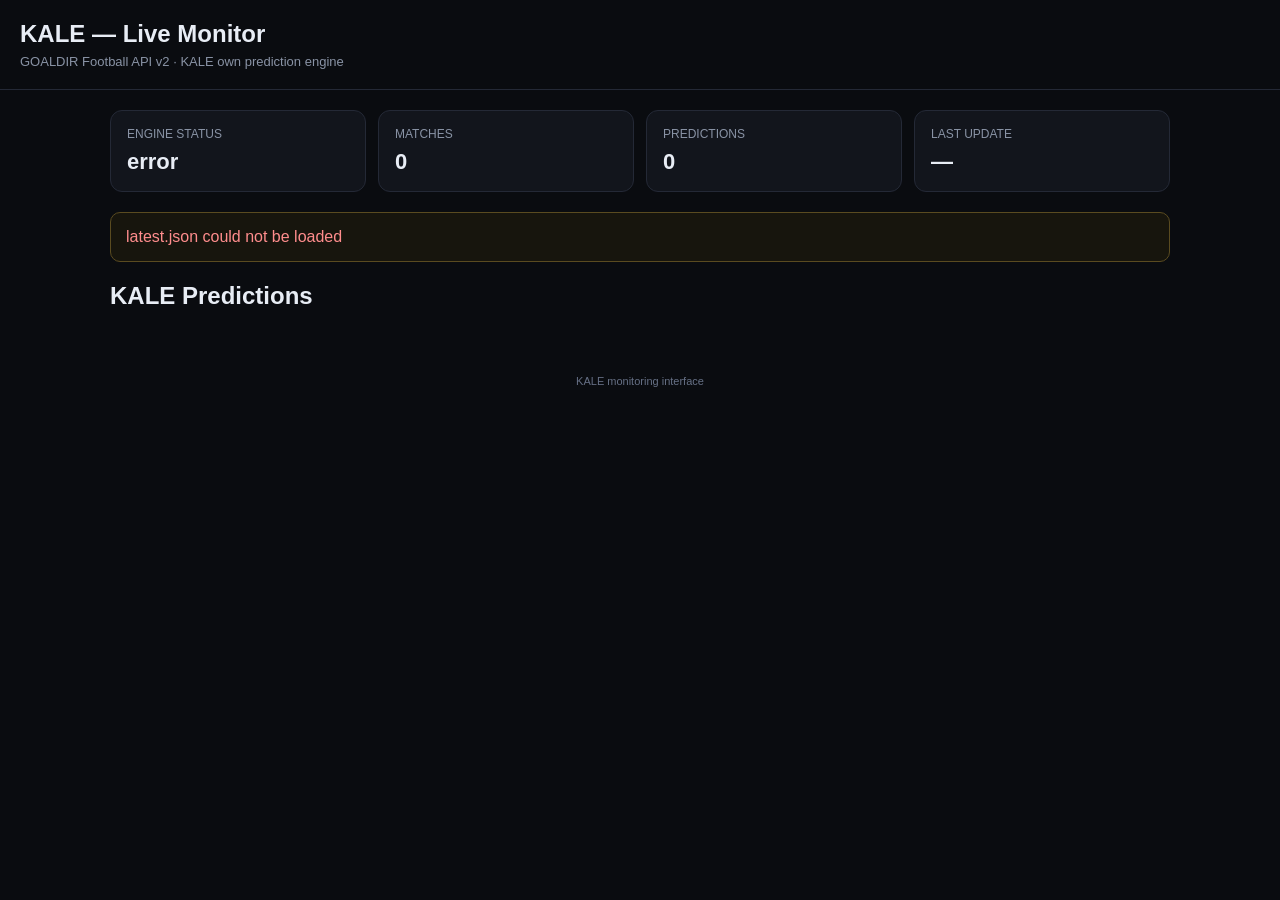
==== docs/index.html @ c908b151 "Add temporary KALE monitor" ====
<!doctype html>
<html lang="en">
<head>
  <meta charset="utf-8">
  <meta name="viewport" content="width=device-width,initial-scale=1">
  <title>KALE — Live Monitor</title>

  <style>
    * {
      box-sizing: border-box;
    }

    body {
      margin: 0;
      background: #0a0c10;
      color: #e8edf5;
      font-family: Arial, sans-serif;
    }

    header {
      padding: 20px;
      border-bottom: 1px solid #242936;
    }

    h1 {
      margin: 0 0 6px;
      font-size: 24px;
    }

    .sub {
      color: #8993a5;
      font-size: 13px;
    }

    main {
      max-width: 1100px;
      margin: auto;
      padding: 20px;
    }

    .grid {
      display: grid;
      grid-template-columns:
        repeat(auto-fit,minmax(180px,1fr));
      gap: 12px;
      margin-bottom: 20px;
    }

    .card {
      background: #12151c;
      border: 1px solid #242936;
      border-radius: 12px;
      padding: 16px;
    }

    .label {
      color: #8993a5;
      font-size: 12px;
      margin-bottom: 8px;
    }

    .value {
      font-size: 22px;
      font-weight: bold;
    }

    #matches {
      display: grid;
      gap: 12px;
    }

    .match {
      background: #12151c;
      border: 1px solid #242936;
      border-radius: 12px;
      padding: 16px;
    }

    .teams {
      font-size: 18px;
      font-weight: bold;
      margin-bottom: 10px;
    }

    .meta {
      color: #8993a5;
      font-size: 12px;
      margin-bottom: 12px;
    }

    .prediction {
      border-top: 1px solid #242936;
      padding-top: 12px;
      line-height: 1.7;
    }

    .warning {
      padding: 15px;
      border: 1px solid #5a4b20;
      background: #17150d;
      border-radius: 10px;
      color: #d9c67a;
    }

    .error {
      color: #ff8d8d;
    }

    footer {
      padding: 25px 20px;
      color: #667085;
      font-size: 11px;
      text-align: center;
    }
  </style>
</head>

<body>

<header>
  <h1>KALE — Live Monitor</h1>
  <div class="sub">
    GOALDIR Football API v2 · KALE own prediction engine
  </div>
</header>

<main>

  <div class="grid">

    <div class="card">
      <div class="label">ENGINE STATUS</div>
      <div class="value" id="status">—</div>
    </div>

    <div class="card">
      <div class="label">MATCHES</div>
      <div class="value" id="matchCount">0</div>
    </div>

    <div class="card">
      <div class="label">PREDICTIONS</div>
      <div class="value" id="predictionCount">0</div>
    </div>

    <div class="card">
      <div class="label">LAST UPDATE</div>
      <div class="value" id="updated">—</div>
    </div>

  </div>

  <div id="message"></div>

  <h2>KALE Predictions</h2>

  <div id="matches"></div>

</main>

<footer>
  KALE monitoring interface
</footer>

<script>
async function loadData() {

  const status = document.getElementById("status");
  const matchCount = document.getElementById("matchCount");
  const predictionCount =
    document.getElementById("predictionCount");

  const updated = document.getElementById("updated");
  const matches = document.getElementById("matches");
  const message = document.getElementById("message");

  try {

    const response =
      await fetch("./data/latest.json?t=" + Date.now());

    if (!response.ok) {
      throw new Error("latest.json could not be loaded");
    }

    const data = await response.json();

    status.textContent =
      data.status || "unknown";

    const list =
      Array.isArray(data.matches)
        ? data.matches
        : [];

    const predictions =
      Array.isArray(data.predictions)
        ? data.predictions
        : [];

    matchCount.textContent =
      list.length;

    predictionCount.textContent =
      predictions.length;

    updated.textContent =
      data.generated_at
        ? new Date(data.generated_at).toLocaleString()
        : "—";

    message.innerHTML = "";

    if (data.message) {
      message.innerHTML =
        '<div class="warning">' +
        escapeHtml(data.message) +
        '</div>';
    }

    matches.innerHTML = "";

    if (!list.length) {

      matches.innerHTML =
        '<div class="warning">' +
        'No verified KALE prediction data available yet.' +
        '</div>';

      return;
    }

    list.forEach(function(match) {

      const home =
        match.home || match.home_team || "—";

      const away =
        match.away || match.away_team || "—";

      const league =
        match.league || "—";

      const kickoff =
        match.kickoff || match.date || "—";

      const prediction =
        match.prediction || {};

      const card =
        document.createElement("div");

      card.className = "match";

      card.innerHTML = `
        <div class="teams">
          ${escapeHtml(home)}
          vs
          ${escapeHtml(away)}
        </div>

        <div class="meta">
          ${escapeHtml(league)}
          ·
          ${escapeHtml(kickoff)}
        </div>

        <div class="prediction">

          <div>
            <strong>Most likely score:</strong>
            ${escapeHtml(
              prediction.most_likely_score ||
              match.most_likely ||
              "—"
            )}
          </div>

          <div>
            <strong>Home probability:</strong>
            ${formatPercent(
              prediction.home_probability ??
              match.home_probability
            )}
          </div>

          <div>
            <strong>Draw probability:</strong>
            ${formatPercent(
              prediction.draw_probability ??
              match.draw_probability
            )}
          </div>

          <div>
            <strong>Away probability:</strong>
            ${formatPercent(
              prediction.away_probability ??
              match.away_probability
            )}
          </div>

        </div>
      `;

      matches.appendChild(card);

    });

  } catch (error) {

    status.textContent = "error";

    message.innerHTML =
      '<div class="warning error">' +
      escapeHtml(error.message) +
      '</div>';
  }
}

function formatPercent(value) {

  const n = Number(value);

  if (!Number.isFinite(n)) {
    return "—";
  }

  return (n * 100).toFixed(1) + "%";
}

function escapeHtml(value) {

  return String(value)
    .replaceAll("&", "&amp;")
    .replaceAll("<", "&lt;")
    .replaceAll(">", "&gt;")
    .replaceAll('"', "&quot;")
    .replaceAll("'", "&#039;");
}

loadData();

// Refresh the screen every 30 seconds.
setInterval(loadData, 30000);
</script>

</body>
</html>
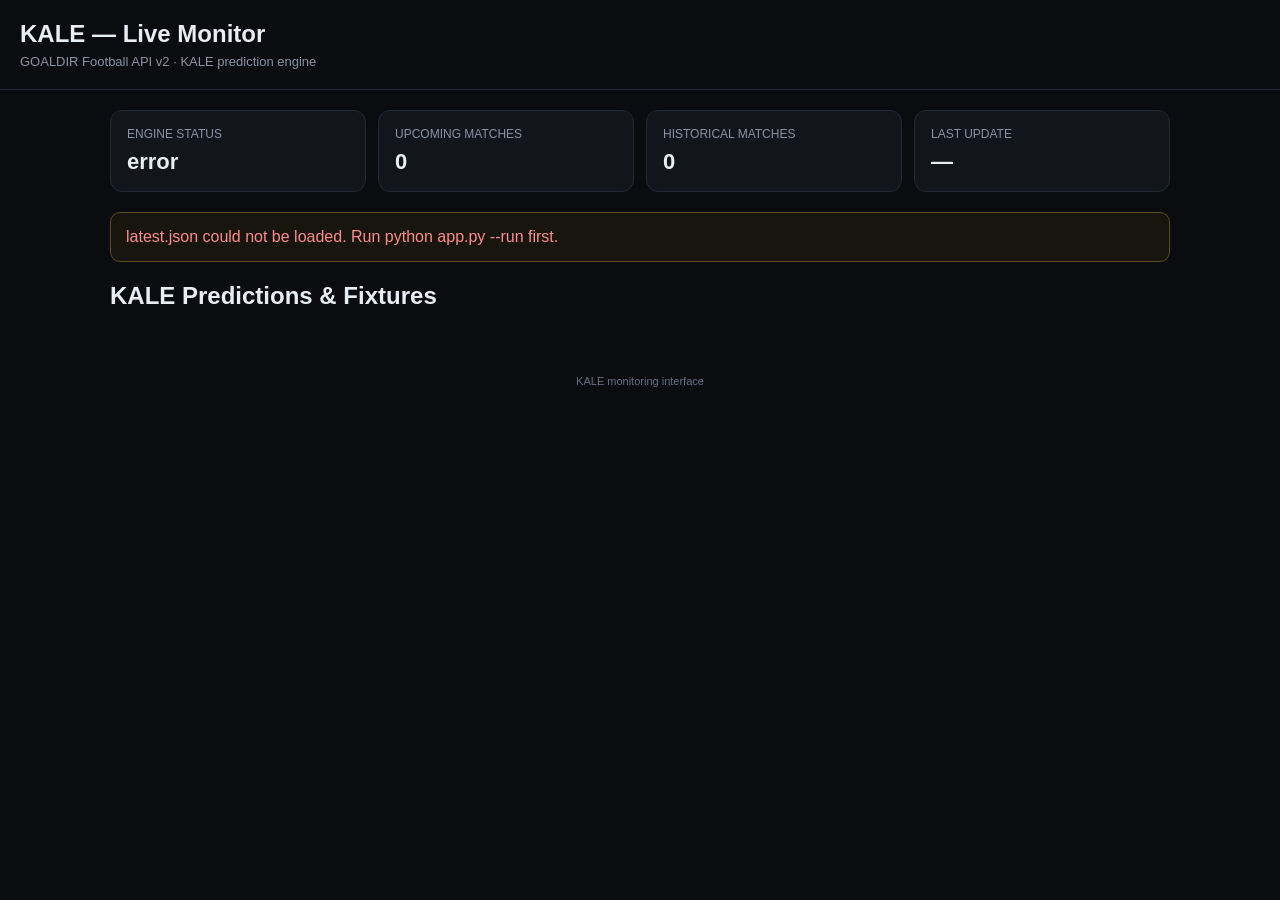
==== commit 3f6df123: "Refactor HTML and JavaScript for clarity and updates" ====
--- a/docs/index.html
+++ b/docs/index.html
@@ -6,94 +6,44 @@
   <title>KALE — Live Monitor</title>
 
   <style>
-    * {
-      box-sizing: border-box;
-    }
-
+    * { box-sizing: border-box; }
     body {
       margin: 0;
       background: #0a0c10;
       color: #e8edf5;
       font-family: Arial, sans-serif;
     }
-
     header {
       padding: 20px;
       border-bottom: 1px solid #242936;
     }
-
-    h1 {
-      margin: 0 0 6px;
-      font-size: 24px;
-    }
-
-    .sub {
-      color: #8993a5;
-      font-size: 13px;
-    }
-
-    main {
-      max-width: 1100px;
-      margin: auto;
-      padding: 20px;
-    }
-
+    h1 { margin: 0 0 6px; font-size: 24px; }
+    .sub { color: #8993a5; font-size: 13px; }
+    main { max-width: 1100px; margin: auto; padding: 20px; }
     .grid {
       display: grid;
-      grid-template-columns:
-        repeat(auto-fit,minmax(180px,1fr));
+      grid-template-columns: repeat(auto-fit, minmax(180px, 1fr));
       gap: 12px;
       margin-bottom: 20px;
     }
-
     .card {
       background: #12151c;
       border: 1px solid #242936;
       border-radius: 12px;
       padding: 16px;
     }
-
-    .label {
-      color: #8993a5;
-      font-size: 12px;
-      margin-bottom: 8px;
-    }
-
-    .value {
-      font-size: 22px;
-      font-weight: bold;
-    }
-
-    #matches {
-      display: grid;
-      gap: 12px;
-    }
-
+    .label { color: #8993a5; font-size: 12px; margin-bottom: 8px; }
+    .value { font-size: 22px; font-weight: bold; }
+    #matches { display: grid; gap: 12px; }
     .match {
       background: #12151c;
       border: 1px solid #242936;
       border-radius: 12px;
       padding: 16px;
     }
-
-    .teams {
-      font-size: 18px;
-      font-weight: bold;
-      margin-bottom: 10px;
-    }
-
-    .meta {
-      color: #8993a5;
-      font-size: 12px;
-      margin-bottom: 12px;
-    }
-
-    .prediction {
-      border-top: 1px solid #242936;
-      padding-top: 12px;
-      line-height: 1.7;
-    }
-
+    .teams { font-size: 18px; font-weight: bold; margin-bottom: 10px; }
+    .meta { color: #8993a5; font-size: 12px; margin-bottom: 12px; }
+    .prediction { border-top: 1px solid #242936; padding-top: 12px; line-height: 1.7; }
     .warning {
       padding: 15px;
       border: 1px solid #5a4b20;
@@ -101,17 +51,8 @@
       border-radius: 10px;
       color: #d9c67a;
     }
-
-    .error {
-      color: #ff8d8d;
-    }
-
-    footer {
-      padding: 25px 20px;
-      color: #667085;
-      font-size: 11px;
-      text-align: center;
-    }
+    .error { color: #ff8d8d; }
+    footer { padding: 25px 20px; color: #667085; font-size: 11px; text-align: center; }
   </style>
 </head>
 
@@ -120,39 +61,34 @@
 <header>
   <h1>KALE — Live Monitor</h1>
   <div class="sub">
-    GOALDIR Football API v2 · KALE own prediction engine
+    GOALDIR Football API v2 · KALE prediction engine
   </div>
 </header>
 
 <main>
 
   <div class="grid">
-
     <div class="card">
       <div class="label">ENGINE STATUS</div>
-      <div class="value" id="status">—</div>
-    </div>
-
-    <div class="card">
-      <div class="label">MATCHES</div>
+      <div class="value" id="status">Online</div>
+    </div>
+    <div class="card">
+      <div class="label">UPCOMING MATCHES</div>
       <div class="value" id="matchCount">0</div>
     </div>
-
-    <div class="card">
-      <div class="label">PREDICTIONS</div>
-      <div class="value" id="predictionCount">0</div>
-    </div>
-
+    <div class="card">
+      <div class="label">HISTORICAL MATCHES</div>
+      <div class="value" id="historyCount">0</div>
+    </div>
     <div class="card">
       <div class="label">LAST UPDATE</div>
       <div class="value" id="updated">—</div>
     </div>
-
   </div>
 
   <div id="message"></div>
 
-  <h2>KALE Predictions</h2>
+  <h2>KALE Predictions & Fixtures</h2>
 
   <div id="matches"></div>
 
@@ -164,174 +100,107 @@
 
 <script>
 async function loadData() {
-
   const status = document.getElementById("status");
   const matchCount = document.getElementById("matchCount");
-  const predictionCount =
-    document.getElementById("predictionCount");
-
+  const historyCount = document.getElementById("historyCount");
   const updated = document.getElementById("updated");
   const matches = document.getElementById("matches");
   const message = document.getElementById("message");
 
   try {
-
-    const response =
-      await fetch("./data/latest.json?t=" + Date.now());
+    // Flask sunucusu üzerinden veya statik dosya olarak çağırın
+    const response = await fetch("./data/latest.json?t=" + Date.now());
 
     if (!response.ok) {
-      throw new Error("latest.json could not be loaded");
+      throw new Error("latest.json could not be loaded. Run python app.py --run first.");
     }
 
     const data = await response.json();
 
-    status.textContent =
-      data.status || "unknown";
-
-    const list =
-      Array.isArray(data.matches)
-        ? data.matches
-        : [];
-
-    const predictions =
-      Array.isArray(data.predictions)
-        ? data.predictions
-        : [];
-
-    matchCount.textContent =
-      list.length;
-
-    predictionCount.textContent =
-      predictions.length;
-
-    updated.textContent =
-      data.generated_at
-        ? new Date(data.generated_at).toLocaleString()
-        : "—";
+    status.textContent = data.prediction_engine ? "Active (" + data.prediction_engine + ")" : "Running";
+
+    // Backend'den gelen doğru anahtar: "fixtures"
+    const list = Array.isArray(data.fixtures) ? data.fixtures : [];
+
+    matchCount.textContent = list.length;
+    historyCount.textContent = data.historical_matches || 0;
+
+    updated.textContent = data.generated_at
+      ? new Date(data.generated_at).toLocaleString()
+      : "—";
 
     message.innerHTML = "";
-
-    if (data.message) {
-      message.innerHTML =
-        '<div class="warning">' +
-        escapeHtml(data.message) +
-        '</div>';
-    }
-
     matches.innerHTML = "";
 
     if (!list.length) {
-
-      matches.innerHTML =
-        '<div class="warning">' +
-        'No verified KALE prediction data available yet.' +
-        '</div>';
-
+      matches.innerHTML = '<div class="warning">No verified KALE prediction data available yet.</div>';
       return;
     }
 
     list.forEach(function(match) {
-
-      const home =
-        match.home || match.home_team || "—";
-
-      const away =
-        match.away || match.away_team || "—";
-
-      const league =
-        match.league || "—";
-
-      const kickoff =
-        match.kickoff || match.date || "—";
-
-      const prediction =
-        match.prediction || {};
-
-      const card =
-        document.createElement("div");
-
+      const home = match.home || "—";
+      const away = match.away || "—";
+      const league = match.league_name || match.league || "—";
+      const kickoff = match.date || "—";
+      const prediction = match.prediction || {};
+      const probs = prediction.probabilities || {};
+
+      const card = document.createElement("div");
       card.className = "match";
+
+      let predHtml = "";
+      if (!prediction.available) {
+        escapeHtml(prediction.reason || "insufficient evidence")
+        predHtml = `<div class="error">Prediction withheld: ${escapeHtml(prediction.reason || "insufficient evidence")}</div>`;
+      } else {
+        predHtml = `
+          <div>
+            <strong>Most likely score:</strong> ${escapeHtml(prediction.most_likely || "—")}
+          </div>
+          <div>
+            <strong>Home probability:</strong> ${formatPercent(probs.home)}
+          </div>
+          <div>
+            <strong>Draw probability:</strong> ${formatPercent(probs.draw)}
+          </div>
+          <div>
+            <strong>Away probability:</strong> ${formatPercent(probs.away)}
+          </div>
+          <div>
+            <strong>Model Confidence:</strong> ${formatPercent(prediction.confidence)}
+          </div>
+        `;
+      }
 
       card.innerHTML = `
         <div class="teams">
-          ${escapeHtml(home)}
-          vs
-          ${escapeHtml(away)}
+          ${escapeHtml(home)} vs ${escapeHtml(away)}
         </div>
-
         <div class="meta">
-          ${escapeHtml(league)}
-          ·
-          ${escapeHtml(kickoff)}
+          ${escapeHtml(league)} · ${escapeHtml(kickoff)}
         </div>
-
         <div class="prediction">
-
-          <div>
-            <strong>Most likely score:</strong>
-            ${escapeHtml(
-              prediction.most_likely_score ||
-              match.most_likely ||
-              "—"
-            )}
-          </div>
-
-          <div>
-            <strong>Home probability:</strong>
-            ${formatPercent(
-              prediction.home_probability ??
-              match.home_probability
-            )}
-          </div>
-
-          <div>
-            <strong>Draw probability:</strong>
-            ${formatPercent(
-              prediction.draw_probability ??
-              match.draw_probability
-            )}
-          </div>
-
-          <div>
-            <strong>Away probability:</strong>
-            ${formatPercent(
-              prediction.away_probability ??
-              match.away_probability
-            )}
-          </div>
-
+          ${predHtml}
         </div>
       `;
 
       matches.appendChild(card);
-
     });
 
   } catch (error) {
-
     status.textContent = "error";
-
-    message.innerHTML =
-      '<div class="warning error">' +
-      escapeHtml(error.message) +
-      '</div>';
+    message.innerHTML = '<div class="warning error">' + escapeHtml(error.message) + '</div>';
   }
 }
 
 function formatPercent(value) {
-
   const n = Number(value);
-
-  if (!Number.isFinite(n)) {
-    return "—";
-  }
-
+  if (!Number.isFinite(n)) { return "—"; }
   return (n * 100).toFixed(1) + "%";
 }
 
 function escapeHtml(value) {
-
-  return String(value)
+  return String(value ?? "")
     .replaceAll("&", "&amp;")
     .replaceAll("<", "&lt;")
     .replaceAll(">", "&gt;")
@@ -340,8 +209,6 @@
 }
 
 loadData();
-
-// Refresh the screen every 30 seconds.
 setInterval(loadData, 30000);
 </script>
 
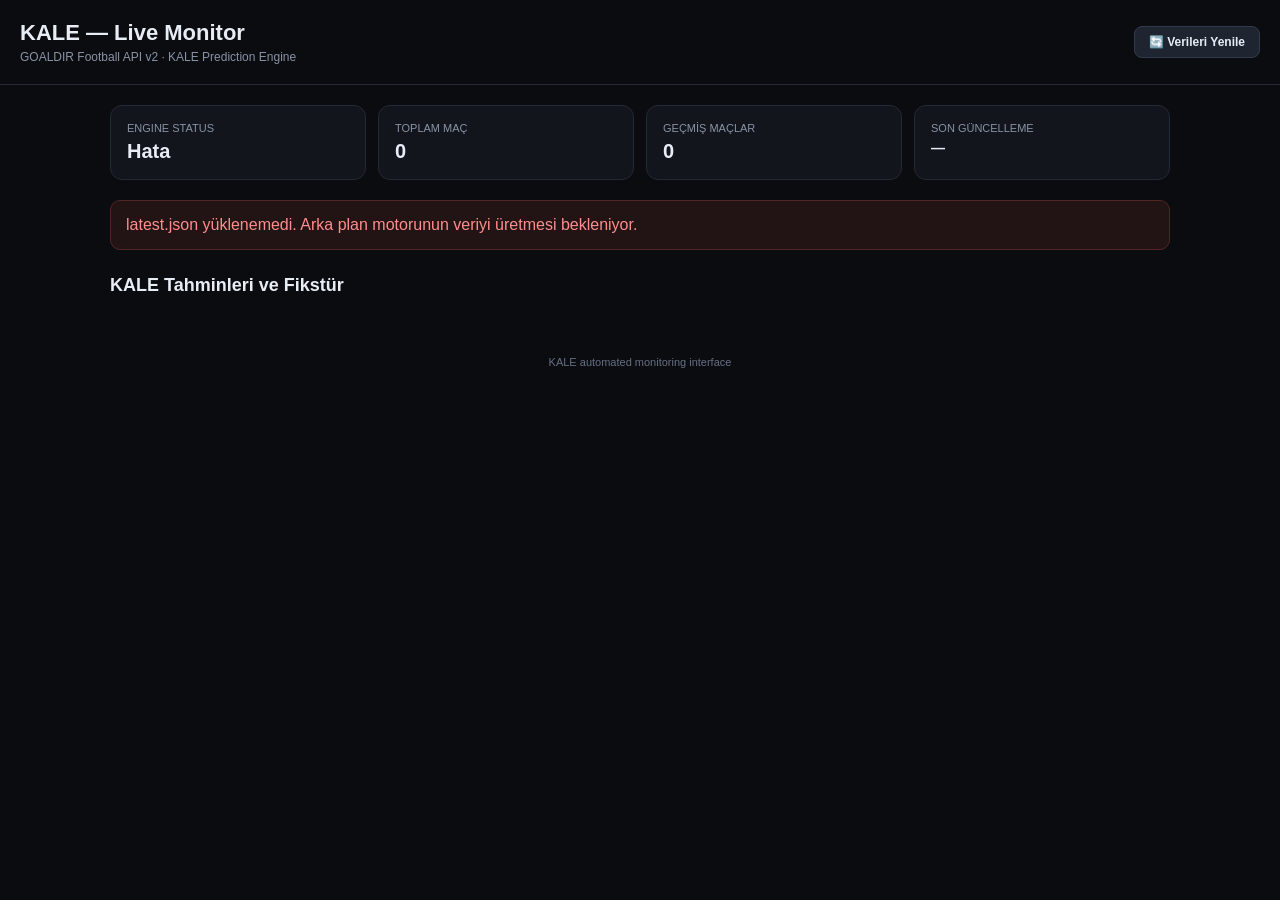
==== commit e7d0503f: "Enhance layout and styles in index.html Updated styles and content in index.html for better layout a" ====
--- a/docs/index.html
+++ b/docs/index.html
@@ -16,9 +16,33 @@
     header {
       padding: 20px;
       border-bottom: 1px solid #242936;
-    }
-    h1 { margin: 0 0 6px; font-size: 24px; }
-    .sub { color: #8993a5; font-size: 13px; }
+      display: flex;
+      justify-content: space-between;
+      align-items: center;
+      flex-wrap: wrap;
+      gap: 10px;
+    }
+    h1 { margin: 0 0 4px; font-size: 22px; }
+    .sub { color: #8993a5; font-size: 12px; }
+    .header-actions {
+      display: flex;
+      align-items: center;
+      gap: 10px;
+    }
+    .btn-refresh {
+      background: #1e2530;
+      color: #e8edf5;
+      border: 1px solid #323b4d;
+      padding: 8px 14px;
+      border-radius: 8px;
+      cursor: pointer;
+      font-size: 12px;
+      font-weight: bold;
+      transition: background 0.2s;
+    }
+    .btn-refresh:hover {
+      background: #2b3546;
+    }
     main { max-width: 1100px; margin: auto; padding: 20px; }
     .grid {
       display: grid;
@@ -32,8 +56,8 @@
       border-radius: 12px;
       padding: 16px;
     }
-    .label { color: #8993a5; font-size: 12px; margin-bottom: 8px; }
-    .value { font-size: 22px; font-weight: bold; }
+    .label { color: #8993a5; font-size: 11px; margin-bottom: 6px; text-transform: uppercase; }
+    .value { font-size: 20px; font-weight: bold; }
     #matches { display: grid; gap: 12px; }
     .match {
       background: #12151c;
@@ -41,9 +65,19 @@
       border-radius: 12px;
       padding: 16px;
     }
-    .teams { font-size: 18px; font-weight: bold; margin-bottom: 10px; }
+    .teams { font-size: 18px; font-weight: bold; margin-bottom: 6px; }
     .meta { color: #8993a5; font-size: 12px; margin-bottom: 12px; }
-    .prediction { border-top: 1px solid #242936; padding-top: 12px; line-height: 1.7; }
+    .prediction { border-top: 1px solid #242936; padding-top: 12px; line-height: 1.6; font-size: 14px; }
+    .recommendation {
+      background: #17211b;
+      border: 1px solid #234230;
+      color: #7ee787;
+      padding: 10px 12px;
+      border-radius: 8px;
+      font-weight: bold;
+      margin-bottom: 10px;
+      font-size: 13px;
+    }
     .warning {
       padding: 15px;
       border: 1px solid #5a4b20;
@@ -51,7 +85,7 @@
       border-radius: 10px;
       color: #d9c67a;
     }
-    .error { color: #ff8d8d; }
+    .error { color: #ff8d8d; background: #221414; border-color: #522525; }
     footer { padding: 25px 20px; color: #667085; font-size: 11px; text-align: center; }
   </style>
 </head>
@@ -59,9 +93,12 @@
 <body>
 
 <header>
-  <h1>KALE — Live Monitor</h1>
-  <div class="sub">
-    GOALDIR Football API v2 · KALE prediction engine
+  <div>
+    <h1>KALE — Live Monitor</h1>
+    <div class="sub">GOALDIR Football API v2 · KALE Prediction Engine</div>
+  </div>
+  <div class="header-actions">
+    <button class="btn-refresh" onclick="loadData()">🔄 Verileri Yenile</button>
   </div>
 </header>
 
@@ -70,32 +107,32 @@
   <div class="grid">
     <div class="card">
       <div class="label">ENGINE STATUS</div>
-      <div class="value" id="status">Online</div>
-    </div>
-    <div class="card">
-      <div class="label">UPCOMING MATCHES</div>
+      <div class="value" id="status">Bağlanıyor...</div>
+    </div>
+    <div class="card">
+      <div class="label">TOPLAM MAÇ</div>
       <div class="value" id="matchCount">0</div>
     </div>
     <div class="card">
-      <div class="label">HISTORICAL MATCHES</div>
+      <div class="label">GEÇMİŞ MAÇLAR</div>
       <div class="value" id="historyCount">0</div>
     </div>
     <div class="card">
-      <div class="label">LAST UPDATE</div>
-      <div class="value" id="updated">—</div>
+      <div class="label">SON GÜNCELLEME</div>
+      <div class="value" id="updated" style="font-size: 14px; margin-top: 4px;">—</div>
     </div>
   </div>
 
   <div id="message"></div>
 
-  <h2>KALE Predictions & Fixtures</h2>
+  <h2 style="font-size: 18px; margin-top: 25px;">KALE Tahminleri ve Fikstür</h2>
 
   <div id="matches"></div>
 
 </main>
 
 <footer>
-  KALE monitoring interface
+  KALE automated monitoring interface
 </footer>
 
 <script>
@@ -107,41 +144,41 @@
   const matches = document.getElementById("matches");
   const message = document.getElementById("message");
 
+  status.textContent = "Güncelleniyor...";
+
   try {
-    // Flask sunucusu üzerinden veya statik dosya olarak çağırın
     const response = await fetch("./data/latest.json?t=" + Date.now());
 
     if (!response.ok) {
-      throw new Error("latest.json could not be loaded. Run python app.py --run first.");
+      throw new Error("latest.json yüklenemedi. Arka plan motorunun veriyi üretmesi bekleniyor.");
     }
 
     const data = await response.json();
 
-    status.textContent = data.prediction_engine ? "Active (" + data.prediction_engine + ")" : "Running";
-
-    // Backend'den gelen doğru anahtar: "fixtures"
-    const list = Array.isArray(data.fixtures) ? data.fixtures : [];
+    status.textContent = data.prediction_engine ? "Aktif (" + data.prediction_engine + ")" : "Çalışıyor";
+
+    const list = Array.isArray(data.fixtures) ? data.fixtures : (Array.isArray(data.matches) ? data.matches : []);
 
     matchCount.textContent = list.length;
     historyCount.textContent = data.historical_matches || 0;
 
     updated.textContent = data.generated_at
-      ? new Date(data.generated_at).toLocaleString()
+      ? new Date(data.generated_at).toLocaleTimeString()
       : "—";
 
     message.innerHTML = "";
     matches.innerHTML = "";
 
     if (!list.length) {
-      matches.innerHTML = '<div class="warning">No verified KALE prediction data available yet.</div>';
+      matches.innerHTML = '<div class="warning">Henüz doğrulanmış bir KALE tahmin verisi bulunamadı veya liste boş.</div>';
       return;
     }
 
     list.forEach(function(match) {
-      const home = match.home || "—";
-      const away = match.away || "—";
+      const home = match.home || match.home_team || "—";
+      const away = match.away || match.away_team || "—";
       const league = match.league_name || match.league || "—";
-      const kickoff = match.date || "—";
+      const kickoff = match.date || match.kickoff || "—";
       const prediction = match.prediction || {};
       const probs = prediction.probabilities || {};
 
@@ -149,25 +186,42 @@
       card.className = "match";
 
       let predHtml = "";
-      if (!prediction.available) {
-        escapeHtml(prediction.reason || "insufficient evidence")
-        predHtml = `<div class="error">Prediction withheld: ${escapeHtml(prediction.reason || "insufficient evidence")}</div>`;
+      if (prediction.available === false) {
+        predHtml = `<div class="error" style="padding: 10px; border-radius: 6px;">Tahmin oluşturulamadı: ${escapeHtml(prediction.reason || "Yetersiz veri")}</div>`;
       } else {
+        // Hangi tarafın kazanma ihtimali yüksek bulalım (Tavsiye üretelim)
+        let recommendationText = "Analiz ediliyor...";
+        const hProb = Number(probs.home) || Number(match.home_probability) || 0;
+        const dProb = Number(probs.draw) || Number(match.draw_probability) || 0;
+        const aProb = Number(probs.away) || Number(match.away_probability) || 0;
+
+        if (hProb > 0 || dProb > 0 || aProb > 0) {
+          const maxP = Math.max(hProb, dProb, aProb);
+          if (maxP === hProb) recommendationText = `🏆 KALE Tavsiyesi: ${home} Kazanır (MS 1)`;
+          else if (maxP === aProb) recommendationText = `🏆 KALE Tavsiyesi: ${away} Kazanır (MS 2)`;
+          else recommendationText = `🏆 KALE Tavsiyesi: Beraberlik (MS X)`;
+        } else if (prediction.most_likely) {
+          recommendationText = `🏆 En Muhtemel Skor: ${prediction.most_likely}`;
+        }
+
         predHtml = `
-          <div>
-            <strong>Most likely score:</strong> ${escapeHtml(prediction.most_likely || "—")}
-          </div>
-          <div>
-            <strong>Home probability:</strong> ${formatPercent(probs.home)}
-          </div>
-          <div>
-            <strong>Draw probability:</strong> ${formatPercent(probs.draw)}
-          </div>
-          <div>
-            <strong>Away probability:</strong> ${formatPercent(probs.away)}
-          </div>
-          <div>
-            <strong>Model Confidence:</strong> ${formatPercent(prediction.confidence)}
+          <div class="recommendation">
+            ${recommendationText}
+          </div>
+          <div>
+            <strong>En Muhtemel Skor:</strong> ${escapeHtml(prediction.most_likely || match.most_likely || "—")}
+          </div>
+          <div>
+            <strong>Ev Sahibi Kazanma:</strong> ${formatPercent(hProb)}
+          </div>
+          <div>
+            <strong>Beraberlik:</strong> ${formatPercent(dProb)}
+          </div>
+          <div>
+            <strong>Deplasman Kazanma:</strong> ${formatPercent(aProb)}
+          </div>
+          <div>
+            <strong>Model Güveni:</strong> ${formatPercent(prediction.confidence)}
           </div>
         `;
       }
@@ -188,7 +242,7 @@
     });
 
   } catch (error) {
-    status.textContent = "error";
+    status.textContent = "Hata";
     message.innerHTML = '<div class="warning error">' + escapeHtml(error.message) + '</div>';
   }
 }
@@ -196,7 +250,9 @@
 function formatPercent(value) {
   const n = Number(value);
   if (!Number.isFinite(n)) { return "—"; }
-  return (n * 100).toFixed(1) + "%";
+  // Eğer değer 0-1 arası değilse (örneğin direkt yüzde verilmişse) düzeltme
+  const formatted = n > 1 ? n : n * 100;
+  return formatted.toFixed(1) + "%";
 }
 
 function escapeHtml(value) {
@@ -208,7 +264,10 @@
     .replaceAll("'", "&#039;");
 }
 
+// Sayfa açıldığında otomatik yükle
 loadData();
+
+// Her 30 saniyede bir otomatik arka planda verileri tazele
 setInterval(loadData, 30000);
 </script>
 
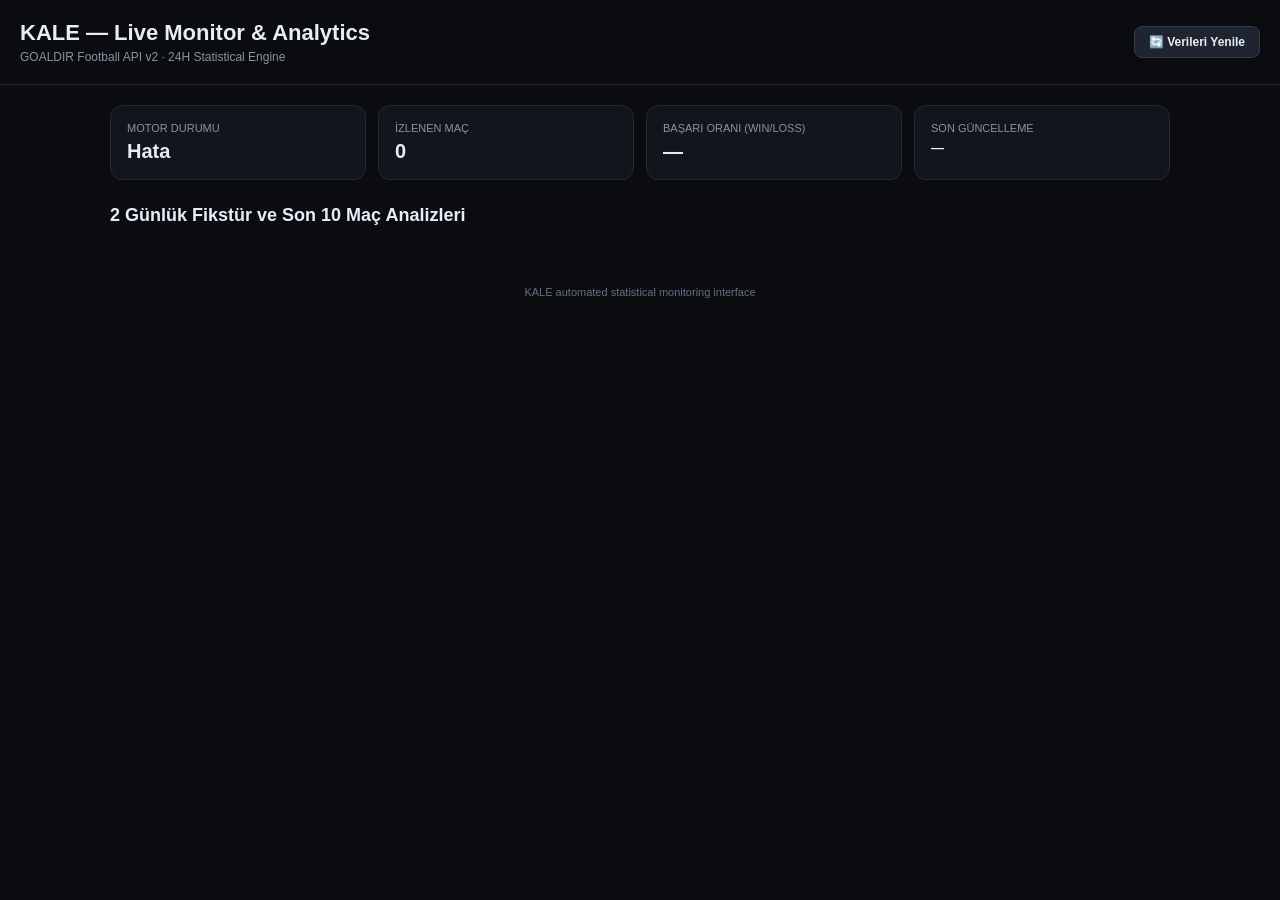
==== commit 07eed0bc: "Enhance index.html with analytics and styling updates Updated the title and added analytics section " ====
--- a/docs/index.html
+++ b/docs/index.html
@@ -3,7 +3,7 @@
 <head>
   <meta charset="utf-8">
   <meta name="viewport" content="width=device-width,initial-scale=1">
-  <title>KALE — Live Monitor</title>
+  <title>KALE — Live Monitor & Analytics</title>
 
   <style>
     * { box-sizing: border-box; }
@@ -24,11 +24,7 @@
     }
     h1 { margin: 0 0 4px; font-size: 22px; }
     .sub { color: #8993a5; font-size: 12px; }
-    .header-actions {
-      display: flex;
-      align-items: center;
-      gap: 10px;
-    }
+    .header-actions { display: flex; align-items: center; gap: 10px; }
     .btn-refresh {
       background: #1e2530;
       color: #e8edf5;
@@ -40,9 +36,7 @@
       font-weight: bold;
       transition: background 0.2s;
     }
-    .btn-refresh:hover {
-      background: #2b3546;
-    }
+    .btn-refresh:hover { background: #2b3546; }
     main { max-width: 1100px; margin: auto; padding: 20px; }
     .grid {
       display: grid;
@@ -58,6 +52,22 @@
     }
     .label { color: #8993a5; font-size: 11px; margin-bottom: 6px; text-transform: uppercase; }
     .value { font-size: 20px; font-weight: bold; }
+    
+    .coupons-section {
+      background: #161b22;
+      border: 1px solid #30363d;
+      border-radius: 12px;
+      padding: 16px;
+      margin-bottom: 25px;
+    }
+    .coupon-card {
+      background: #0d1117;
+      border: 1px solid #21262d;
+      padding: 12px;
+      border-radius: 8px;
+      margin-top: 10px;
+    }
+
     #matches { display: grid; gap: 12px; }
     .match {
       background: #12151c;
@@ -75,8 +85,19 @@
       padding: 10px 12px;
       border-radius: 8px;
       font-weight: bold;
-      margin-bottom: 10px;
+      margin-bottom: 12px;
       font-size: 13px;
+    }
+    .reasoning-box {
+      background: #161b22;
+      border: 1px solid #30363d;
+      border-left: 3px solid #58a6ff;
+      padding: 10px 12px;
+      border-radius: 6px;
+      color: #c9d1d9;
+      font-size: 13px;
+      margin-top: 12px;
+      line-height: 1.5;
     }
     .warning {
       padding: 15px;
@@ -94,8 +115,8 @@
 
 <header>
   <div>
-    <h1>KALE — Live Monitor</h1>
-    <div class="sub">GOALDIR Football API v2 · KALE Prediction Engine</div>
+    <h1>KALE — Live Monitor & Analytics</h1>
+    <div class="sub">GOALDIR Football API v2 · 24H Statistical Engine</div>
   </div>
   <div class="header-actions">
     <button class="btn-refresh" onclick="loadData()">🔄 Verileri Yenile</button>
@@ -106,43 +127,48 @@
 
   <div class="grid">
     <div class="card">
-      <div class="label">ENGINE STATUS</div>
-      <div class="value" id="status">Bağlanıyor...</div>
+      <div class="label">MOTOR DURUMU</div>
+      <div class="value" id="status">Aktif</div>
     </div>
     <div class="card">
-      <div class="label">TOPLAM MAÇ</div>
+      <div class="label">İZLENEN MAÇ</div>
       <div class="value" id="matchCount">0</div>
     </div>
     <div class="card">
-      <div class="label">GEÇMİŞ MAÇLAR</div>
-      <div class="value" id="historyCount">0</div>
+      <div class="label">BAŞARI ORANI (WIN/LOSS)</div>
+      <div class="value" id="winRate">—</div>
     </div>
     <div class="card">
       <div class="label">SON GÜNCELLEME</div>
-      <div class="value" id="updated" style="font-size: 14px; margin-top: 4px;">—</div>
+      <div class="value" id="updated" style="font-size: 13px; margin-top: 4px;">—</div>
     </div>
   </div>
 
-  <div id="message"></div>
-
-  <h2 style="font-size: 18px; margin-top: 25px;">KALE Tahminleri ve Fikstür</h2>
+  <!-- Günün Kuponları Bölümü -->
+  <div class="coupons-section" id="couponsContainer" style="display:none;">
+    <h3 style="margin:0 0 10px 0; font-size: 16px; color: #58a6ff;">🎯 KALE Günün Yüksek Güvenli Kombineleri</h3>
+    <div id="couponsList"></div>
+  </div>
+
+  <h2 style="font-size: 18px; margin-top: 25px;">2 Günlük Fikstür ve Son 10 Maç Analizleri</h2>
 
   <div id="matches"></div>
 
 </main>
 
 <footer>
-  KALE automated monitoring interface
+  KALE automated statistical monitoring interface
 </footer>
 
 <script>
 async function loadData() {
   const status = document.getElementById("status");
   const matchCount = document.getElementById("matchCount");
-  const historyCount = document.getElementById("historyCount");
+  const winRate = document.getElementById("winRate");
   const updated = document.getElementById("updated");
   const matches = document.getElementById("matches");
-  const message = document.getElementById("message");
+  const couponsContainer = document.getElementById("couponsContainer");
+  const couponsList = document.getElementById("couponsList");
 
   status.textContent = "Güncelleniyor...";
 
@@ -150,35 +176,59 @@
     const response = await fetch("./data/latest.json?t=" + Date.now());
 
     if (!response.ok) {
-      throw new Error("latest.json yüklenemedi. Arka plan motorunun veriyi üretmesi bekleniyor.");
+      throw new Error("latest.json yüklenemedi. Python motoru henüz çalışmamış olabilir.");
     }
 
     const data = await response.json();
 
-    status.textContent = data.prediction_engine ? "Aktif (" + data.prediction_engine + ")" : "Çalışıyor";
-
-    const list = Array.isArray(data.fixtures) ? data.fixtures : (Array.isArray(data.matches) ? data.matches : []);
-
+    status.textContent = data.prediction_engine ? "Aktif (v2.4)" : "Çalışıyor";
+
+    const list = Array.isArray(data.fixtures) ? data.fixtures : [];
     matchCount.textContent = list.length;
-    historyCount.textContent = data.historical_matches || 0;
+
+    // Başarı oranı hesaplama
+    const stats = data.stats || { wins: 0, losses: 0 };
+    const totalSettled = stats.wins + stats.losses;
+    if (totalSettled > 0) {
+      const rate = (stats.wins / totalSettled) * 100;
+      winRate.textContent = `${rate.toFixed(1)}% (${stats.wins}G / ${stats.losses}M)`;
+    } else {
+      winRate.textContent = "Henüz maç bitmedi";
+    }
 
     updated.textContent = data.generated_at
-      ? new Date(data.generated_at).toLocaleTimeString()
+      ? new Date(data.generated_at).toLocaleString()
       : "—";
 
-    message.innerHTML = "";
+    // Günün Kuponları Gösterimi
+    if (data.coupons && data.coupons.length > 0) {
+      couponsContainer.style.display = "block";
+      couponsList.innerHTML = "";
+      data.coupons.forEach(coupon => {
+        const cDiv = document.createElement("div");
+        cDiv.className = "coupon-card";
+        cDiv.innerHTML = `
+          <strong>${escapeHtml(coupon.title)}</strong> (Ort. Güven: ${formatPercent(coupon.combined_confidence)})<br>
+          <span style="color: #8993a5; font-size: 12px;">Maçlar: ${coupon.matches.join(" | ")}</span>
+        `;
+        couponsList.appendChild(cDiv);
+      });
+    } else {
+      couponsContainer.style.display = "none";
+    }
+
     matches.innerHTML = "";
 
     if (!list.length) {
-      matches.innerHTML = '<div class="warning">Henüz doğrulanmış bir KALE tahmin verisi bulunamadı veya liste boş.</div>';
+      matches.innerHTML = '<div class="warning">Gelecek 2 gün için analiz edilmiş maç bulunamadı.</div>';
       return;
     }
 
     list.forEach(function(match) {
-      const home = match.home || match.home_team || "—";
-      const away = match.away || match.away_team || "—";
-      const league = match.league_name || match.league || "—";
-      const kickoff = match.date || match.kickoff || "—";
+      const home = match.home || "—";
+      const away = match.away || "—";
+      const league = match.league_name || "—";
+      const kickoff = match.date || "—";
       const prediction = match.prediction || {};
       const probs = prediction.probabilities || {};
 
@@ -187,41 +237,35 @@
 
       let predHtml = "";
       if (prediction.available === false) {
-        predHtml = `<div class="error" style="padding: 10px; border-radius: 6px;">Tahmin oluşturulamadı: ${escapeHtml(prediction.reason || "Yetersiz veri")}</div>`;
+        predHtml = `<div class="error" style="padding: 10px; border-radius: 6px;">Tahmin Üretilemedi: ${escapeHtml(prediction.reason || "Yetersiz veri")}</div>`;
       } else {
-        // Hangi tarafın kazanma ihtimali yüksek bulalım (Tavsiye üretelim)
         let recommendationText = "Analiz ediliyor...";
-        const hProb = Number(probs.home) || Number(match.home_probability) || 0;
-        const dProb = Number(probs.draw) || Number(match.draw_probability) || 0;
-        const aProb = Number(probs.away) || Number(match.away_probability) || 0;
-
-        if (hProb > 0 || dProb > 0 || aProb > 0) {
-          const maxP = Math.max(hProb, dProb, aProb);
-          if (maxP === hProb) recommendationText = `🏆 KALE Tavsiyesi: ${home} Kazanır (MS 1)`;
-          else if (maxP === aProb) recommendationText = `🏆 KALE Tavsiyesi: ${away} Kazanır (MS 2)`;
-          else recommendationText = `🏆 KALE Tavsiyesi: Beraberlik (MS X)`;
-        } else if (prediction.most_likely) {
-          recommendationText = `🏆 En Muhtemel Skor: ${prediction.most_likely}`;
-        }
+        const hProb = Number(probs.home) || 0;
+        const dProb = Number(probs.draw) || 0;
+        const aProb = Number(probs.away) || 0;
+
+        const maxP = Math.max(hProb, dProb, aProb);
+        if (maxP === hProb) recommendationText = `🏆 KALE Tavsiyesi: ${home} Kazanır (MS 1)`;
+        else if (maxP === aProb) recommendationText = `🏆 KALE Tavsiyesi: ${away} Kazanır (MS 2)`;
+        else recommendationText = `🏆 KALE Tavsiyesi: Beraberlik (MS X)`;
+
+        const statisticalReason = prediction.reason || "Son 10 maçlık form durumları ve gol ortalamaları incelenmiştir.";
 
         predHtml = `
           <div class="recommendation">
-            ${recommendationText}
+            ${recommendationText} ${match.status_result ? `<span>[Maç Sonucu: ${match.status_result}]</span>` : ""}
           </div>
-          <div>
-            <strong>En Muhtemel Skor:</strong> ${escapeHtml(prediction.most_likely || match.most_likely || "—")}
+          <div style="display: grid; grid-template-columns: repeat(auto-fit, minmax(180px, 1fr)); gap: 8px; margin-bottom: 10px; font-size: 13px;">
+            <div><strong>Muhtemel Skor:</strong> ${escapeHtml(prediction.most_likely || "—")}</div>
+            <div><strong>Model Güveni:</strong> ${formatPercent(prediction.confidence)}</div>
+            <div><strong>Ev Sahibi (MS 1):</strong> ${formatPercent(hProb)}</div>
+            <div><strong>Beraberlik (MS X):</strong> ${formatPercent(dProb)}</div>
+            <div><strong>Deplasman (MS 2):</strong> ${formatPercent(aProb)}</div>
           </div>
-          <div>
-            <strong>Ev Sahibi Kazanma:</strong> ${formatPercent(hProb)}
-          </div>
-          <div>
-            <strong>Beraberlik:</strong> ${formatPercent(dProb)}
-          </div>
-          <div>
-            <strong>Deplasman Kazanma:</strong> ${formatPercent(aProb)}
-          </div>
-          <div>
-            <strong>Model Güveni:</strong> ${formatPercent(prediction.confidence)}
+          
+          <div class="reasoning-box">
+            <strong>📊 İstatistiksel Gerekçe (Son 10 Maç Analizi):</strong><br>
+            ${escapeHtml(statisticalReason)}
           </div>
         `;
       }
@@ -243,14 +287,13 @@
 
   } catch (error) {
     status.textContent = "Hata";
-    message.innerHTML = '<div class="warning error">' + escapeHtml(error.message) + '</div>';
+    console.error(error);
   }
 }
 
 function formatPercent(value) {
   const n = Number(value);
   if (!Number.isFinite(n)) { return "—"; }
-  // Eğer değer 0-1 arası değilse (örneğin direkt yüzde verilmişse) düzeltme
   const formatted = n > 1 ? n : n * 100;
   return formatted.toFixed(1) + "%";
 }
@@ -264,11 +307,7 @@
     .replaceAll("'", "&#039;");
 }
 
-// Sayfa açıldığında otomatik yükle
 loadData();
-
-// Her 30 saniyede bir otomatik arka planda verileri tazele
-setInterval(loadData, 30000);
 </script>
 
 </body>
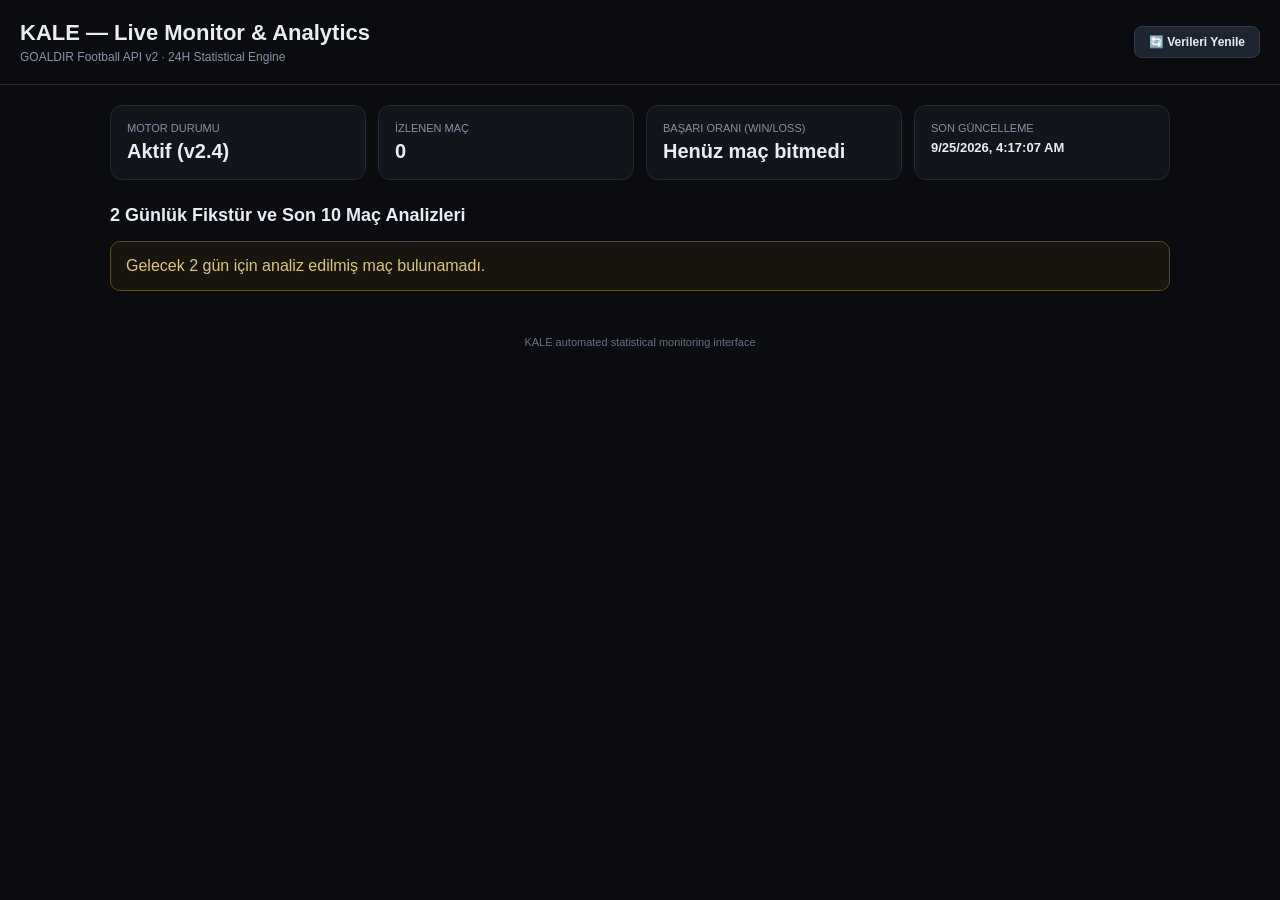
==== commit 79660b1b: "Improve error handling for fetching latest.json" ====
--- a/docs/index.html
+++ b/docs/index.html
@@ -173,10 +173,17 @@
   status.textContent = "Güncelleniyor...";
 
   try {
-    const response = await fetch("./data/latest.json?t=" + Date.now());
-
+    // Çoklu yol denemesi (GitHub Pages yapılandırmanıza göre en uygununu seçer)
+    let response = await fetch("./data/latest.json?t=" + Date.now());
     if (!response.ok) {
-      throw new Error("latest.json yüklenemedi. Python motoru henüz çalışmamış olabilir.");
+      response = await fetch("./latest.json?t=" + Date.now());
+    }
+    if (!response.ok) {
+      response = await fetch("data/latest.json?t=" + Date.now());
+    }
+
+    if (!response.ok) {
+      throw new Error("latest.json yüklenemedi. Lütfen workflow veya manuel çalıştırma ile veri üretildiğinden emin olun.");
     }
 
     const data = await response.json();
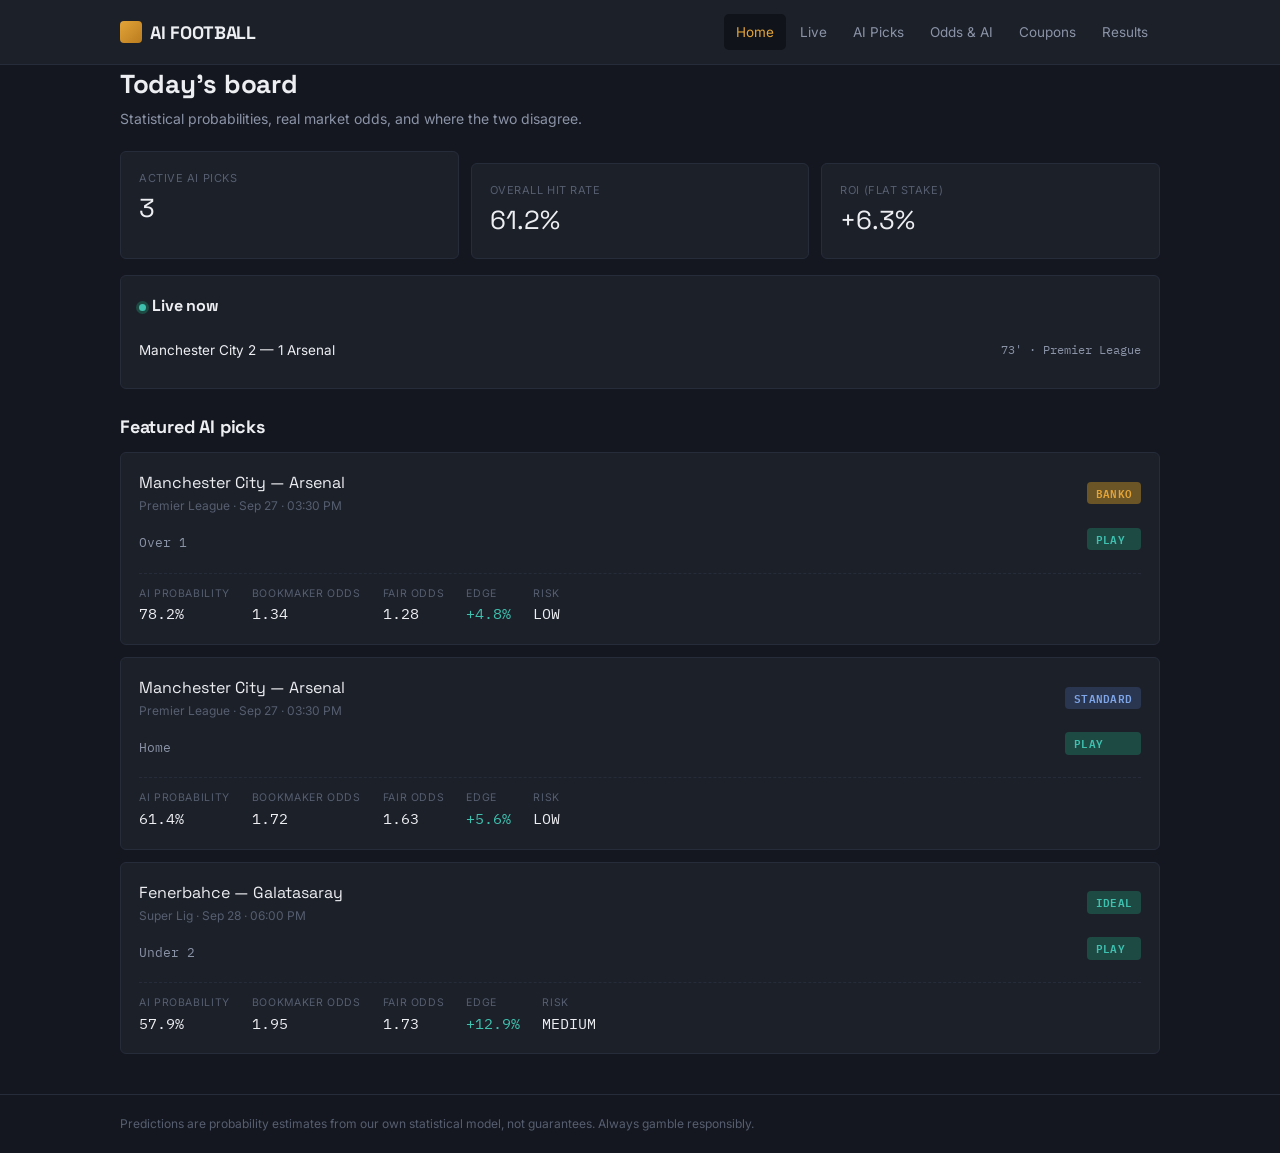
==== commit 353cf52b: "chore: extract and deploy ai-football-predictor.zip" ====
--- a/docs/index.html
+++ b/docs/index.html
@@ -1,321 +1,81 @@
 <!doctype html>
 <html lang="en">
 <head>
-  <meta charset="utf-8">
-  <meta name="viewport" content="width=device-width,initial-scale=1">
-  <title>KALE — Live Monitor & Analytics</title>
+<meta charset="utf-8">
+<meta name="viewport" content="width=device-width, initial-scale=1">
+<title>AI Football — Home</title>
+<link rel="preconnect" href="https://fonts.googleapis.com">
+<link href="https://fonts.googleapis.com/css2?family=Space+Grotesk:wght@500;700&family=Inter:wght@400;500;600&family=IBM+Plex+Mono:wght@500;600&display=swap" rel="stylesheet">
+<link rel="stylesheet" href="css/style.css">
+</head>
+<body>
+<div class="topbar"><div class="topbar-inner">
+  <a class="brand" href="index.html"><span class="brand-mark"></span>AI FOOTBALL</a>
+  <nav class="mainnav">
+    <a href="index.html" class="active">Home</a>
+    <a href="live.html">Live</a>
+    <a href="ai-picks.html">AI Picks</a>
+    <a href="odds-ai.html">Odds &amp; AI</a>
+    <a href="coupons.html">Coupons</a>
+    <a href="results.html">Results</a>
+  </nav>
+</div></div>
 
-  <style>
-    * { box-sizing: border-box; }
-    body {
-      margin: 0;
-      background: #0a0c10;
-      color: #e8edf5;
-      font-family: Arial, sans-serif;
-    }
-    header {
-      padding: 20px;
-      border-bottom: 1px solid #242936;
-      display: flex;
-      justify-content: space-between;
-      align-items: center;
-      flex-wrap: wrap;
-      gap: 10px;
-    }
-    h1 { margin: 0 0 4px; font-size: 22px; }
-    .sub { color: #8993a5; font-size: 12px; }
-    .header-actions { display: flex; align-items: center; gap: 10px; }
-    .btn-refresh {
-      background: #1e2530;
-      color: #e8edf5;
-      border: 1px solid #323b4d;
-      padding: 8px 14px;
-      border-radius: 8px;
-      cursor: pointer;
-      font-size: 12px;
-      font-weight: bold;
-      transition: background 0.2s;
-    }
-    .btn-refresh:hover { background: #2b3546; }
-    main { max-width: 1100px; margin: auto; padding: 20px; }
-    .grid {
-      display: grid;
-      grid-template-columns: repeat(auto-fit, minmax(180px, 1fr));
-      gap: 12px;
-      margin-bottom: 20px;
-    }
-    .card {
-      background: #12151c;
-      border: 1px solid #242936;
-      border-radius: 12px;
-      padding: 16px;
-    }
-    .label { color: #8993a5; font-size: 11px; margin-bottom: 6px; text-transform: uppercase; }
-    .value { font-size: 20px; font-weight: bold; }
-    
-    .coupons-section {
-      background: #161b22;
-      border: 1px solid #30363d;
-      border-radius: 12px;
-      padding: 16px;
-      margin-bottom: 25px;
-    }
-    .coupon-card {
-      background: #0d1117;
-      border: 1px solid #21262d;
-      padding: 12px;
-      border-radius: 8px;
-      margin-top: 10px;
-    }
-
-    #matches { display: grid; gap: 12px; }
-    .match {
-      background: #12151c;
-      border: 1px solid #242936;
-      border-radius: 12px;
-      padding: 16px;
-    }
-    .teams { font-size: 18px; font-weight: bold; margin-bottom: 6px; }
-    .meta { color: #8993a5; font-size: 12px; margin-bottom: 12px; }
-    .prediction { border-top: 1px solid #242936; padding-top: 12px; line-height: 1.6; font-size: 14px; }
-    .recommendation {
-      background: #17211b;
-      border: 1px solid #234230;
-      color: #7ee787;
-      padding: 10px 12px;
-      border-radius: 8px;
-      font-weight: bold;
-      margin-bottom: 12px;
-      font-size: 13px;
-    }
-    .reasoning-box {
-      background: #161b22;
-      border: 1px solid #30363d;
-      border-left: 3px solid #58a6ff;
-      padding: 10px 12px;
-      border-radius: 6px;
-      color: #c9d1d9;
-      font-size: 13px;
-      margin-top: 12px;
-      line-height: 1.5;
-    }
-    .warning {
-      padding: 15px;
-      border: 1px solid #5a4b20;
-      background: #17150d;
-      border-radius: 10px;
-      color: #d9c67a;
-    }
-    .error { color: #ff8d8d; background: #221414; border-color: #522525; }
-    footer { padding: 25px 20px; color: #667085; font-size: 11px; text-align: center; }
-  </style>
-</head>
-
-<body>
-
-<header>
-  <div>
-    <h1>KALE — Live Monitor & Analytics</h1>
-    <div class="sub">GOALDIR Football API v2 · 24H Statistical Engine</div>
-  </div>
-  <div class="header-actions">
-    <button class="btn-refresh" onclick="loadData()">🔄 Verileri Yenile</button>
-  </div>
-</header>
-
-<main>
-
-  <div class="grid">
-    <div class="card">
-      <div class="label">MOTOR DURUMU</div>
-      <div class="value" id="status">Aktif</div>
-    </div>
-    <div class="card">
-      <div class="label">İZLENEN MAÇ</div>
-      <div class="value" id="matchCount">0</div>
-    </div>
-    <div class="card">
-      <div class="label">BAŞARI ORANI (WIN/LOSS)</div>
-      <div class="value" id="winRate">—</div>
-    </div>
-    <div class="card">
-      <div class="label">SON GÜNCELLEME</div>
-      <div class="value" id="updated" style="font-size: 13px; margin-top: 4px;">—</div>
-    </div>
+<main class="wrap">
+  <div class="page-head">
+    <h1>Today's board</h1>
+    <p>Statistical probabilities, real market odds, and where the two disagree.</p>
   </div>
 
-  <!-- Günün Kuponları Bölümü -->
-  <div class="coupons-section" id="couponsContainer" style="display:none;">
-    <h3 style="margin:0 0 10px 0; font-size: 16px; color: #58a6ff;">🎯 KALE Günün Yüksek Güvenli Kombineleri</h3>
-    <div id="couponsList"></div>
+  <div class="grid grid-3" id="stat-strip"></div>
+
+  <div class="card" style="margin-top:16px;">
+    <div class="page-head" style="margin-bottom:12px;">
+      <h1 style="font-size:16px;"><span class="status-dot"></span>Live now</h1>
+    </div>
+    <div id="live-list"></div>
   </div>
 
-  <h2 style="font-size: 18px; margin-top: 25px;">2 Günlük Fikstür ve Son 10 Maç Analizleri</h2>
-
-  <div id="matches"></div>
-
+  <div style="margin-top:24px;">
+    <div class="page-head" style="margin-bottom:12px;">
+      <h1 style="font-size:18px;">Featured AI picks</h1>
+    </div>
+    <div id="picks-list"></div>
+  </div>
 </main>
 
-<footer>
-  KALE automated statistical monitoring interface
-</footer>
+<footer><div class="wrap">Predictions are probability estimates from our own statistical model, not guarantees. Always gamble responsibly.</div></footer>
 
+<script src="js/app.js"></script>
 <script>
-async function loadData() {
-  const status = document.getElementById("status");
-  const matchCount = document.getElementById("matchCount");
-  const winRate = document.getElementById("winRate");
-  const updated = document.getElementById("updated");
-  const matches = document.getElementById("matches");
-  const couponsContainer = document.getElementById("couponsContainer");
-  const couponsList = document.getElementById("couponsList");
+(async function(){
+  const [latest, live, results, system] = await Promise.all([
+    loadJSON("data/latest.json"), loadJSON("data/live.json"),
+    loadJSON("data/results.json"), loadJSON("data/system.json"),
+  ]);
 
-  status.textContent = "Güncelleniyor...";
+  const strip = document.getElementById("stat-strip");
+  const report = results?.report || {};
+  const picks = latest?.picks || [];
+  const playCount = picks.filter(p => p.decision === "PLAY").length;
+  strip.innerHTML = `
+    <div class="card stat"><div class="label">Active AI Picks</div><div class="value">${playCount}</div></div>
+    <div class="card stat"><div class="label">Overall Hit Rate</div><div class="value">${report.hit_rate != null ? fmtPct(report.hit_rate) : "—"}</div></div>
+    <div class="card stat"><div class="label">ROI (flat stake)</div><div class="value">${report.roi != null ? fmtEdge(report.roi) : "—"}</div></div>
+  `;
 
-  try {
-    // Çoklu yol denemesi (GitHub Pages yapılandırmanıza göre en uygununu seçer)
-    let response = await fetch("./data/latest.json?t=" + Date.now());
-    if (!response.ok) {
-      response = await fetch("./latest.json?t=" + Date.now());
-    }
-    if (!response.ok) {
-      response = await fetch("data/latest.json?t=" + Date.now());
-    }
+  const liveList = document.getElementById("live-list");
+  const liveMatches = live?.live || [];
+  liveList.innerHTML = liveMatches.length ? liveMatches.map(m => `
+    <div class="ticket-leg">
+      <div class="leg-match">${m.home_team} ${m.home_score} — ${m.away_score} ${m.away_team}</div>
+      <div class="leg-market">${m.minute}' · ${m.league}</div>
+    </div>`).join("") : `<div class="empty">No live matches right now.</div>`;
 
-    if (!response.ok) {
-      throw new Error("latest.json yüklenemedi. Lütfen workflow veya manuel çalıştırma ile veri üretildiğinden emin olun.");
-    }
-
-    const data = await response.json();
-
-    status.textContent = data.prediction_engine ? "Aktif (v2.4)" : "Çalışıyor";
-
-    const list = Array.isArray(data.fixtures) ? data.fixtures : [];
-    matchCount.textContent = list.length;
-
-    // Başarı oranı hesaplama
-    const stats = data.stats || { wins: 0, losses: 0 };
-    const totalSettled = stats.wins + stats.losses;
-    if (totalSettled > 0) {
-      const rate = (stats.wins / totalSettled) * 100;
-      winRate.textContent = `${rate.toFixed(1)}% (${stats.wins}G / ${stats.losses}M)`;
-    } else {
-      winRate.textContent = "Henüz maç bitmedi";
-    }
-
-    updated.textContent = data.generated_at
-      ? new Date(data.generated_at).toLocaleString()
-      : "—";
-
-    // Günün Kuponları Gösterimi
-    if (data.coupons && data.coupons.length > 0) {
-      couponsContainer.style.display = "block";
-      couponsList.innerHTML = "";
-      data.coupons.forEach(coupon => {
-        const cDiv = document.createElement("div");
-        cDiv.className = "coupon-card";
-        cDiv.innerHTML = `
-          <strong>${escapeHtml(coupon.title)}</strong> (Ort. Güven: ${formatPercent(coupon.combined_confidence)})<br>
-          <span style="color: #8993a5; font-size: 12px;">Maçlar: ${coupon.matches.join(" | ")}</span>
-        `;
-        couponsList.appendChild(cDiv);
-      });
-    } else {
-      couponsContainer.style.display = "none";
-    }
-
-    matches.innerHTML = "";
-
-    if (!list.length) {
-      matches.innerHTML = '<div class="warning">Gelecek 2 gün için analiz edilmiş maç bulunamadı.</div>';
-      return;
-    }
-
-    list.forEach(function(match) {
-      const home = match.home || "—";
-      const away = match.away || "—";
-      const league = match.league_name || "—";
-      const kickoff = match.date || "—";
-      const prediction = match.prediction || {};
-      const probs = prediction.probabilities || {};
-
-      const card = document.createElement("div");
-      card.className = "match";
-
-      let predHtml = "";
-      if (prediction.available === false) {
-        predHtml = `<div class="error" style="padding: 10px; border-radius: 6px;">Tahmin Üretilemedi: ${escapeHtml(prediction.reason || "Yetersiz veri")}</div>`;
-      } else {
-        let recommendationText = "Analiz ediliyor...";
-        const hProb = Number(probs.home) || 0;
-        const dProb = Number(probs.draw) || 0;
-        const aProb = Number(probs.away) || 0;
-
-        const maxP = Math.max(hProb, dProb, aProb);
-        if (maxP === hProb) recommendationText = `🏆 KALE Tavsiyesi: ${home} Kazanır (MS 1)`;
-        else if (maxP === aProb) recommendationText = `🏆 KALE Tavsiyesi: ${away} Kazanır (MS 2)`;
-        else recommendationText = `🏆 KALE Tavsiyesi: Beraberlik (MS X)`;
-
-        const statisticalReason = prediction.reason || "Son 10 maçlık form durumları ve gol ortalamaları incelenmiştir.";
-
-        predHtml = `
-          <div class="recommendation">
-            ${recommendationText} ${match.status_result ? `<span>[Maç Sonucu: ${match.status_result}]</span>` : ""}
-          </div>
-          <div style="display: grid; grid-template-columns: repeat(auto-fit, minmax(180px, 1fr)); gap: 8px; margin-bottom: 10px; font-size: 13px;">
-            <div><strong>Muhtemel Skor:</strong> ${escapeHtml(prediction.most_likely || "—")}</div>
-            <div><strong>Model Güveni:</strong> ${formatPercent(prediction.confidence)}</div>
-            <div><strong>Ev Sahibi (MS 1):</strong> ${formatPercent(hProb)}</div>
-            <div><strong>Beraberlik (MS X):</strong> ${formatPercent(dProb)}</div>
-            <div><strong>Deplasman (MS 2):</strong> ${formatPercent(aProb)}</div>
-          </div>
-          
-          <div class="reasoning-box">
-            <strong>📊 İstatistiksel Gerekçe (Son 10 Maç Analizi):</strong><br>
-            ${escapeHtml(statisticalReason)}
-          </div>
-        `;
-      }
-
-      card.innerHTML = `
-        <div class="teams">
-          ${escapeHtml(home)} vs ${escapeHtml(away)}
-        </div>
-        <div class="meta">
-          ${escapeHtml(league)} · ${escapeHtml(kickoff)}
-        </div>
-        <div class="prediction">
-          ${predHtml}
-        </div>
-      `;
-
-      matches.appendChild(card);
-    });
-
-  } catch (error) {
-    status.textContent = "Hata";
-    console.error(error);
-  }
-}
-
-function formatPercent(value) {
-  const n = Number(value);
-  if (!Number.isFinite(n)) { return "—"; }
-  const formatted = n > 1 ? n : n * 100;
-  return formatted.toFixed(1) + "%";
-}
-
-function escapeHtml(value) {
-  return String(value ?? "")
-    .replaceAll("&", "&amp;")
-    .replaceAll("<", "&lt;")
-    .replaceAll(">", "&gt;")
-    .replaceAll('"', "&quot;")
-    .replaceAll("'", "&#039;");
-}
-
-loadData();
+  const picksList = document.getElementById("picks-list");
+  const featured = picks.filter(p => p.decision === "PLAY").slice(0, 4);
+  picksList.innerHTML = featured.length ? featured.map(pickCardHTML).join("") : `<div class="empty">No qualifying picks yet — check back after the next pipeline run.</div>`;
+})();
 </script>
-
 </body>
 </html>
--- a/docs/css/style.css
+++ b/docs/css/style.css
@@ -0,0 +1,178 @@
+/* ============================================================
+   Design tokens
+   Palette read: a dim scoreboard room after hours — graphite walls,
+   one amber readout for the AI picks, one cool teal for anything live.
+   ============================================================ */
+:root{
+  --bg: #14171F;
+  --bg-elevated: #1B2029;
+  --bg-inset: #10131A;
+  --border: #262C3A;
+  --text: #EDEEF2;
+  --text-muted: #8B93A7;
+  --text-faint: #565E70;
+
+  --gold: #E3A438;
+  --gold-dim: #6B5426;
+  --teal: #3FC1B0;
+  --teal-dim: #1E4A44;
+  --red: #E2596B;
+  --red-dim: #4A2530;
+
+  --font-head: "Space Grotesk", "Inter", sans-serif;
+  --font-body: "Inter", -apple-system, sans-serif;
+  --font-mono: "IBM Plex Mono", ui-monospace, monospace;
+
+  --radius: 6px;
+}
+
+*{box-sizing:border-box;}
+html,body{margin:0;padding:0;}
+body{
+  background:var(--bg);
+  color:var(--text);
+  font-family:var(--font-body);
+  font-size:15px;
+  line-height:1.5;
+  -webkit-font-smoothing:antialiased;
+}
+a{color:inherit;text-decoration:none;}
+
+.wrap{max-width:1080px;margin:0 auto;padding:0 20px;}
+
+/* ---------- top bar ---------- */
+.topbar{
+  border-bottom:1px solid var(--border);
+  background:var(--bg-elevated);
+}
+.topbar-inner{
+  display:flex;align-items:center;justify-content:space-between;
+  padding:14px 20px;max-width:1080px;margin:0 auto;
+}
+.brand{
+  font-family:var(--font-head);font-weight:700;font-size:18px;
+  display:flex;align-items:center;gap:8px;letter-spacing:-0.01em;
+}
+.brand-mark{
+  width:22px;height:22px;border-radius:4px;
+  background:linear-gradient(135deg,var(--gold),#B97C1F);
+  display:inline-block;
+}
+nav.mainnav{display:flex;gap:2px;}
+nav.mainnav a{
+  padding:8px 12px;border-radius:5px;font-size:13.5px;color:var(--text-muted);
+  transition:background .15s, color .15s;
+}
+nav.mainnav a:hover{background:var(--bg-inset);color:var(--text);}
+nav.mainnav a.active{background:var(--bg-inset);color:var(--gold);}
+
+.status-dot{
+  width:7px;height:7px;border-radius:50%;background:var(--teal);
+  display:inline-block;margin-right:6px;
+  box-shadow:0 0 0 3px var(--teal-dim);
+}
+
+/* ---------- page shell ---------- */
+main{padding:28px 0 60px;}
+.page-head{margin-bottom:22px;}
+.page-head h1{
+  font-family:var(--font-head);font-size:26px;margin:0 0 4px;letter-spacing:-0.01em;
+}
+.page-head p{color:var(--text-muted);margin:0;font-size:14px;}
+
+/* ---------- cards ---------- */
+.card{
+  background:var(--bg-elevated);
+  border:1px solid var(--border);
+  border-radius:var(--radius);
+  padding:18px;
+}
+.card + .card{margin-top:12px;}
+.grid{display:grid;gap:12px;}
+.grid-3{grid-template-columns:repeat(3,1fr);}
+.grid-2{grid-template-columns:repeat(2,1fr);}
+@media (max-width:720px){.grid-3,.grid-2{grid-template-columns:1fr;}}
+
+/* ---------- pick card ---------- */
+.pick-card{
+  display:grid;grid-template-columns:1fr auto;gap:10px 16px;align-items:center;
+}
+.pick-teams{font-family:var(--font-head);font-size:16px;}
+.pick-meta{color:var(--text-faint);font-size:12px;margin-top:2px;}
+.pick-market{
+  font-family:var(--font-mono);font-size:13px;color:var(--text-muted);
+  grid-column:1;margin-top:8px;
+}
+.pick-figures{
+  grid-column:1/-1;display:flex;gap:22px;margin-top:10px;
+  padding-top:12px;border-top:1px dashed var(--border);
+  flex-wrap:wrap;
+}
+.figure{display:flex;flex-direction:column;gap:2px;}
+.figure .label{font-size:10.5px;text-transform:uppercase;letter-spacing:.06em;color:var(--text-faint);}
+.figure .value{font-family:var(--font-mono);font-size:15px;}
+.value.pos{color:var(--teal);}
+.value.neg{color:var(--red);}
+
+/* ---------- badges ---------- */
+.badge{
+  font-family:var(--font-mono);font-size:11px;font-weight:600;
+  padding:3px 9px;border-radius:4px;white-space:nowrap;letter-spacing:.02em;
+}
+.badge-BANKO{background:var(--gold-dim);color:var(--gold);}
+.badge-STANDARD{background:#2A3550;color:#7EA6E8;}
+.badge-IDEAL{background:var(--teal-dim);color:var(--teal);}
+.badge-RISKLI{background:#4A3B1E;color:#D9A340;}
+.badge-UZAKDUR{background:var(--red-dim);color:var(--red);}
+.badge-PLAY{background:var(--teal-dim);color:var(--teal);}
+.badge-NOBET{background:var(--bg-inset);color:var(--text-faint);border:1px solid var(--border);}
+
+/* ---------- odds comparison table ---------- */
+table.odds-table{width:100%;border-collapse:collapse;font-size:14px;}
+table.odds-table th{
+  text-align:left;font-size:11px;text-transform:uppercase;letter-spacing:.05em;
+  color:var(--text-faint);font-weight:600;padding:8px 10px;border-bottom:1px solid var(--border);
+}
+table.odds-table td{padding:12px 10px;border-bottom:1px solid var(--border);}
+table.odds-table tr:last-child td{border-bottom:none;}
+table.odds-table td.num{font-family:var(--font-mono);}
+
+/* ---------- coupon ticket ---------- */
+.ticket{
+  background:var(--bg-elevated);border:1px solid var(--border);border-radius:var(--radius);
+  position:relative;overflow:hidden;
+}
+.ticket-head{
+  display:flex;justify-content:space-between;align-items:center;
+  padding:14px 18px;border-bottom:1px dashed var(--border);
+}
+.ticket-id{font-family:var(--font-mono);font-size:12px;color:var(--text-faint);}
+.ticket-legs{padding:6px 18px;}
+.ticket-leg{
+  display:flex;justify-content:space-between;align-items:center;
+  padding:10px 0;border-bottom:1px solid var(--border);
+}
+.ticket-leg:last-child{border-bottom:none;}
+.leg-match{font-size:13.5px;}
+.leg-market{font-family:var(--font-mono);font-size:12px;color:var(--text-muted);}
+.ticket-foot{
+  display:flex;justify-content:space-between;padding:12px 18px;
+  background:var(--bg-inset);font-family:var(--font-mono);font-size:12.5px;color:var(--text-muted);
+}
+
+/* ---------- stat strip ---------- */
+.stat{
+  text-align:left;
+}
+.stat .label{font-size:11px;text-transform:uppercase;letter-spacing:.05em;color:var(--text-faint);}
+.stat .value{font-family:var(--font-head);font-size:26px;margin-top:2px;}
+
+.empty{
+  color:var(--text-faint);font-size:13.5px;padding:30px 0;text-align:center;
+  border:1px dashed var(--border);border-radius:var(--radius);
+}
+
+footer{
+  border-top:1px solid var(--border);padding:20px 0;margin-top:40px;
+  color:var(--text-faint);font-size:12px;
+}
